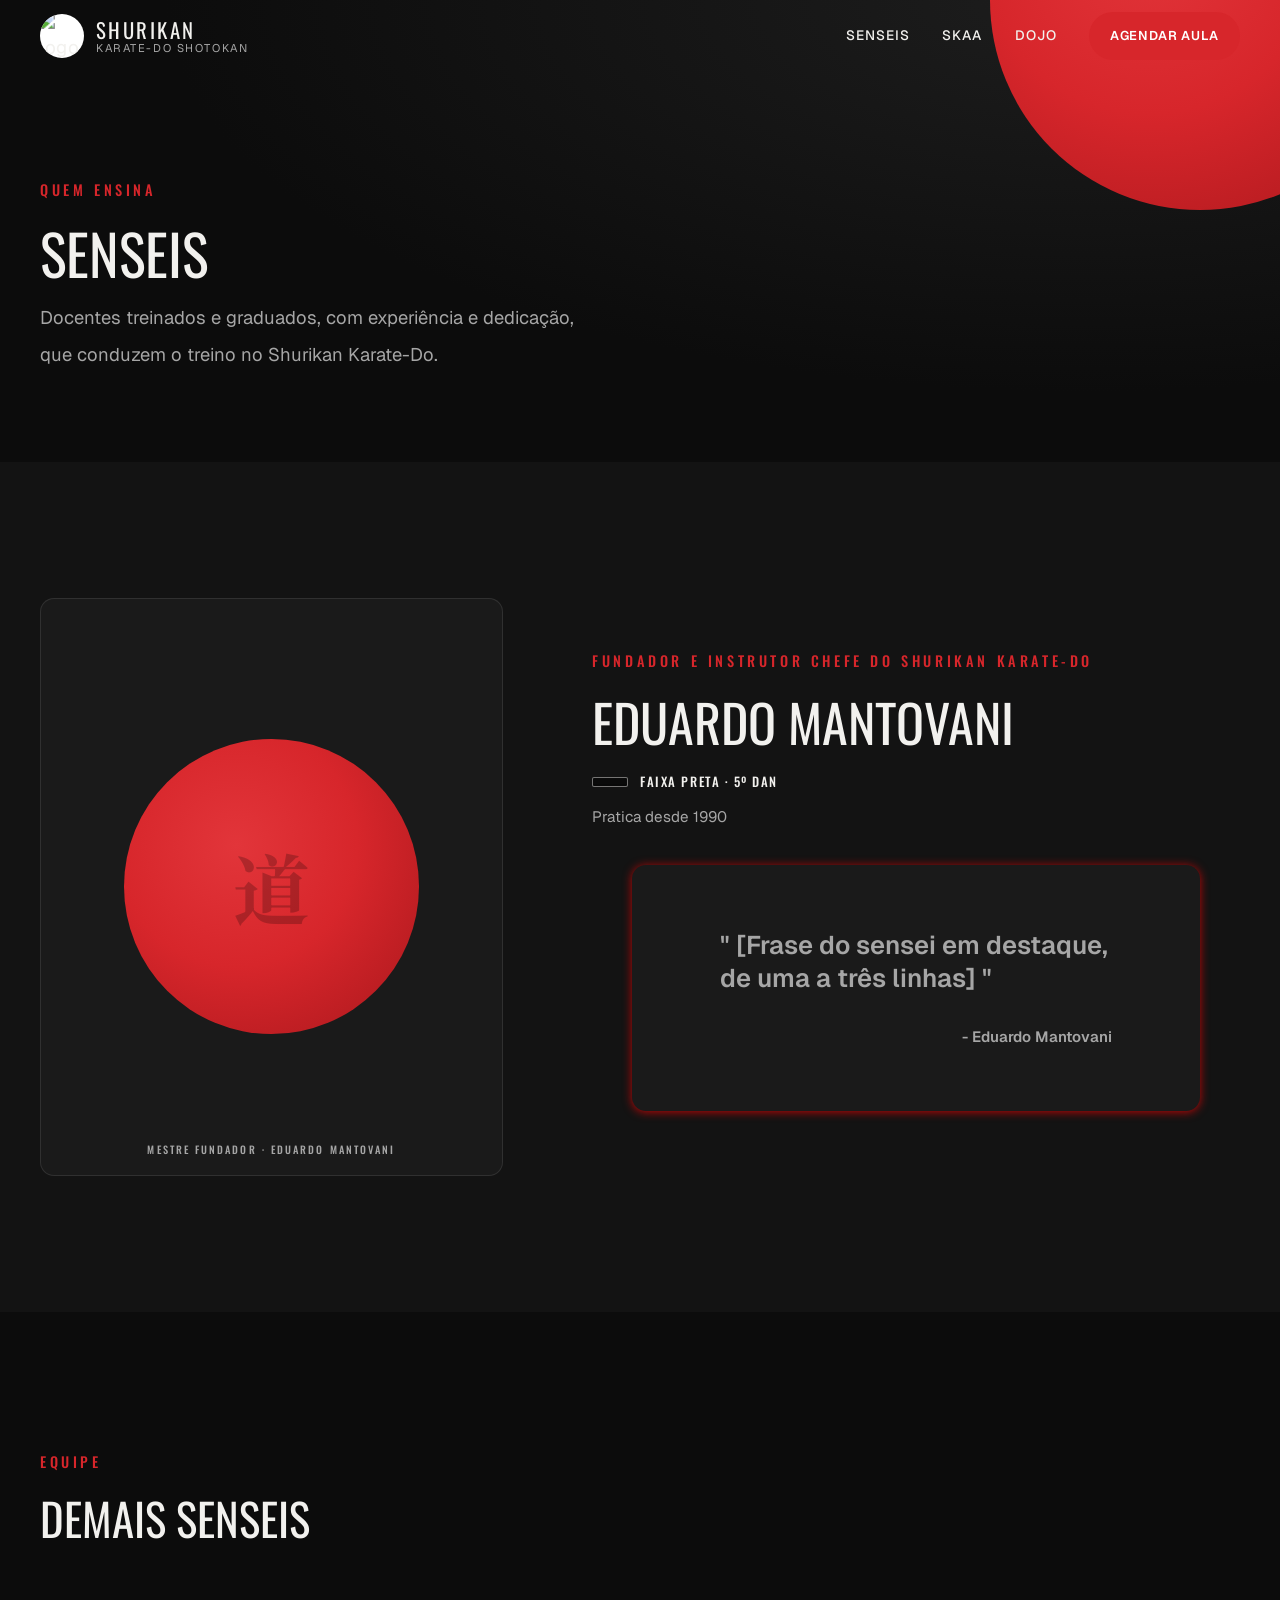
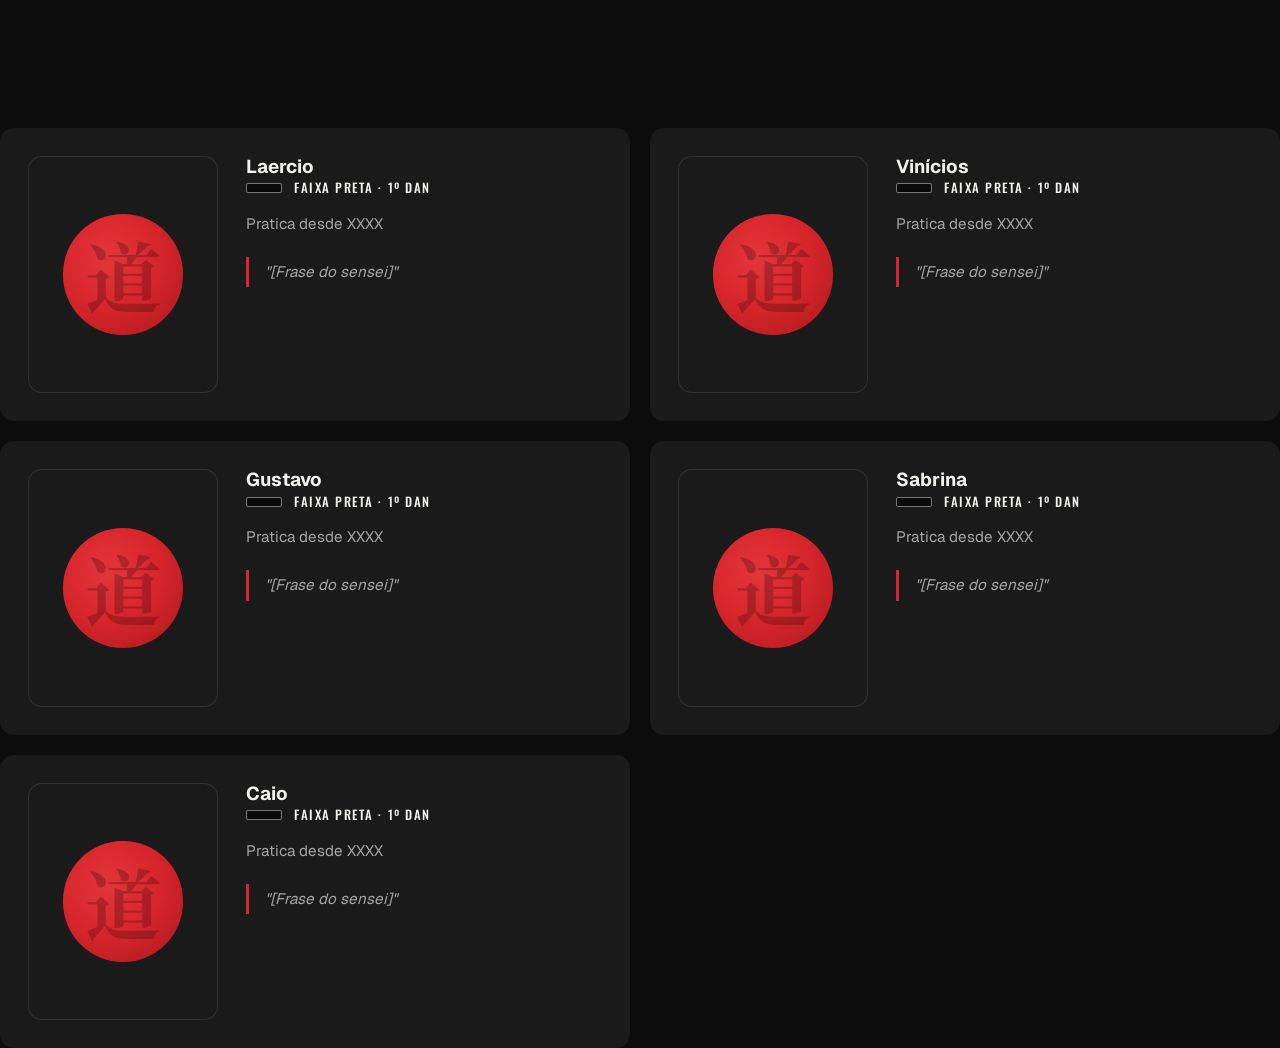
==== pages/senseis.html @ 1ed5fe84 "add: site senseis e mudanças nos kyus fas faixas pg principal" ====
<!doctype html>
<html lang="pt-BR">
  <head>
    <meta charset="utf-8" />
    <meta name="viewport" content="width=device-width, initial-scale=1" />
    <title>Senseis | Shurikan Karate-Do</title>
    <meta
      name="description"
      content="Conheça os senseis do Shurikan Karate-Do: graduação, tempo de prática e a visão de quem conduz o treino."
    />
    <meta name="theme-color" content="#0c0c0c" />
    <meta name="color-scheme" content="dark" />

    <meta property="og:title" content="Senseis | Shurikan Karate-Do" />
    <meta
      property="og:description"
      content="Quem conduz o treino no Shurikan Karate-Do."
    />
    <meta property="og:image" content="../assets/img/logo.png" />
    <meta property="og:type" content="website" />

    <link rel="icon" type="image/png" href="../assets/img/logo.png" />
    <link
      rel="preload"
      href="../assets/fonts/japanese-2020.ttf"
      as="font"
      type="font/ttf"
      crossorigin
    />
    <link rel="preconnect" href="https://fonts.googleapis.com" />
    <link rel="preconnect" href="https://fonts.gstatic.com" crossorigin />
    <link
      href="https://fonts.googleapis.com/css2?family=Geist:wght@400;500;600&family=Noto+Serif+JP:wght@700&family=Oswald:wght@500;600&display=swap"
      rel="stylesheet"
    />

    <link rel="stylesheet" href="../css/style.css" />
    <link rel="stylesheet" href="../css/senseis_style.css" />

    <script>
      document.documentElement.classList.add("js");
    </script>
  </head>
  <body>
    <header class="header">
      <div class="container header__inner">
        <a
          href="../index.html#inicio"
          class="brand"
          aria-label="Shurikan, página inicial"
        >
          <span class="brand__logo"
            ><img
              src="../assets/img/logo.png"
              alt="Logo dogo shurikan"
              width="44"
              height="44"
          /></span>
          <span class="brand__text">
            <strong>Shurikan</strong>
            <small>Karate-Do Shotokan</small>
          </span>
        </a>

        <button
          class="nav-toggle"
          aria-expanded="false"
          aria-controls="menu"
          aria-label="Abrir menu"
        >
          <span></span><span></span><span></span>
        </button>

        <nav class="nav" id="menu" aria-label="Principal">
          <a href="#senseis">Senseis</a>
          <a href="#skaa">SKAA</a>
          <a href="#dojo">Dojo</a>
          <a href="../index.html#contato" class="btn btn--red btn--sm"
            >Agendar aula</a
          >
        </nav>
      </div>
    </header>

    <main id="conteudo">
      <!---CABEÇALHO-->
      <section class="page-head">
        <div class="page-head_sun"></div>
        <div class="container">
          <p class="eyebrow">QUEM ENSINA</p>
          <h1>SENSEIS</h1>
          <p class="lead">
            Docentes treinados e graduados, com experiência e dedicação, que
            conduzem o treino no Shurikan Karate-Do.
          </p>
        </div>
      </section>

      <!---SECÇÃO SENSEI PRINCIPAL-->
      <section class="section section--ink">
        <div class="container sensei-main">
          <div class="reveal is_visible" style="transition-delay: 0ms">
            <div class="photo photo--empty">
              <div class="photo__sun" aria-hidden="true">
                <span>道</span>
              </div>
              <small>Mestre Fundador · Eduardo Mantovani</small>
            </div>
          </div>
          <div class="reveal is_visible" style="transition-delay: 70ms">
            <p class="eyebrow">
              Fundador e instrutor chefe do Shurikan Karate-Do
            </p>
            <h2>Eduardo Mantovani</h2>
            <p class="belt">
              <i style="background: #0a0a0a"></i>
              Faixa Preta · 5º Dan
            </p>
            <p class="since">Pratica desde 1990</p>
            <figure class="quote reveal">
              <blockquote>
                <p class="quote__text">
                  " [Frase do sensei em destaque, de uma a três linhas] "
                  <br />
                  <span class="citacao">- Eduardo Mantovani</span>
                </p>
              </blockquote>
            </figure>
          </div>
        </div>
      </section>

      <!---DEMAIS SENSEIS-->

      <section class="section_sensei">
        <div class="container">
          <div class="reveal is_visible" style="transition-delay: 0ms">
            <p class="eyebrow">Equipe</p>
            <h2 class="title">Demais senseis</h2>
          </div>
        </div>
      </section>

      <div class="time">

        <article class="membro reveal is-visible" style="transition-delay: 0ms">
          <div class="photo_pequeno photo--empty">
            <div class="photo__sun" aria-hidden="true">
              <span>道</span>
            </div>
          </div>
          <div class="membro_info">

            <div class="header_info">
              <h3>Laercio</h3>
              <p class="belt">
                <i style="background: #0a0a0a"></i>
                Faixa Preta · 1º Dan
              </p>
              <p class="since">Pratica desde XXXX</p>
            </div>

            <p class="quote_membro">"[Frase do sensei]"</p>
          </div>
        </article>

         <article class="membro reveal is-visible" style="transition-delay: 0ms">
          <div class="photo_pequeno photo--empty">
            <div class="photo__sun" aria-hidden="true">
              <span>道</span>
            </div>
          </div>
          <div class="membro_info">

            <div class="header_info">
              <h3>Vinícios</h3>
              <p class="belt">
                <i style="background: #0a0a0a"></i>
                Faixa Preta · 1º Dan
              </p>
              <p class="since">Pratica desde XXXX</p>
            </div>

            <p class="quote_membro">"[Frase do sensei]"</p>
          </div>
        </article>

         <article class="membro reveal is-visible" style="transition-delay: 0ms">
          <div class="photo_pequeno photo--empty">
            <div class="photo__sun" aria-hidden="true">
              <span>道</span>
            </div>
          </div>
          <div class="membro_info">

            <div class="header_info">
              <h3>Gustavo</h3>
              <p class="belt">
                <i style="background: #0a0a0a"></i>
                Faixa Preta · 1º Dan
              </p>
              <p class="since">Pratica desde XXXX</p>
            </div>

            <p class="quote_membro">"[Frase do sensei]"</p>
          </div>
        </article>

         <article class="membro reveal is-visible" style="transition-delay: 0ms">
          <div class="photo_pequeno photo--empty">
            <div class="photo__sun" aria-hidden="true">
              <span>道</span>
            </div>
          </div>
          <div class="membro_info">

            <div class="header_info">
              <h3>Sabrina</h3>
              <p class="belt">
                <i style="background: #0a0a0a"></i>
                Faixa Preta · 1º Dan
              </p>
              <p class="since">Pratica desde XXXX</p>
            </div>

            <p class="quote_membro">"[Frase do sensei]"</p>
          </div>
        </article>

         <article class="membro reveal is-visible" style="transition-delay: 0ms">
          <div class="photo_pequeno photo--empty">
            <div class="photo__sun" aria-hidden="true">
              <span>道</span>
            </div>
          </div>
          <div class="membro_info">

            <div class="header_info">
              <h3>Caio</h3>
              <p class="belt">
                <i style="background: #0a0a0a"></i>
                Faixa Preta · 1º Dan
              </p>
              <p class="since">Pratica desde XXXX</p>
            </div>

            <p class="quote_membro">"[Frase do sensei]"</p>
          </div>
        </article>

      </div>
    </main>
    <script src="../js/skaa_script.js"></script>
  </body>
</html>
---- css/style.css ----
/* =========================================================
   Shurikan Karate-Do Shotokan Ryu
   Tema único escuro, baseado no logo: preto, branco e o vermelho do sol.
   Raio: botões em pílula, todo o resto 14px.
   ========================================================= */

/* ---------- Fonte do título (Japanese 2020, Hawtpixel) ---------- */
@font-face {
  font-family: "Japanese 2020";
  src: url("../assets/fonts/japanese-2020.ttf") format("truetype");
  font-weight: 100 900; /* peso único: evita negrito "falso" */
  /* Os acentos desta fonte são vazios: letras acentuadas caem para a Oswald */
  unicode-range: U+0020-007E;
  font-display: swap;
}

:root {
  --bg: #0c0c0c;
  --ink: #131313;
  --surface: #1a1a1a;
  --text: #f2f1ee;
  --muted: #a6a6a6;
  --line: rgba(242, 241, 238, 0.1);
  --red: #d7262b;
  --red-dark: #a9171c;

  --font-brand: "Japanese 2020", "Oswald", "Arial Narrow", sans-serif;
  --font-ui: "Oswald", "Arial Narrow", sans-serif;
  --font-body: "Geist", system-ui, -apple-system, "Segoe UI", sans-serif;
  --font-jp: "Noto Serif JP", serif;

  --radius: 14px;
  --header-h: 72px;
  --container: 1200px;
  --ease: cubic-bezier(0.16, 1, 0.3, 1);
}

/* ---------- Base ---------- */
*,
*::before,
*::after {
  box-sizing: border-box;
}

html {
  scroll-behavior: smooth;
  scroll-padding-top: var(--header-h);
}

body {
  margin: 0;
  font-family: var(--font-body);
  font-size: 1rem;
  line-height: 2;
  color: var(--text);
  background: var(--bg);
  -webkit-font-smoothing: antialiased;
}

img {
  max-width: 100%;
  display: block;
}
a {
  color: inherit;
}
h1,
h2,
h3 {
  margin: 0;
  line-height: 1.15;
}
p {
  margin: 0 0 1rem;
}
dl,
dd {
  margin: 0;
}

.container {
  width: min(100% - 32px, var(--container));
  margin-inline: auto;
}

.skip-link {
  position: absolute;
  left: 16px;
  top: -60px;
  z-index: 100;
  background: var(--red);
  color: var(--text);
  padding: 10px 16px;
  border-radius: 8px;
}
.skip-link:focus {
  top: 12px;
}

:focus-visible {
  outline: 3px solid var(--red);
  outline-offset: 3px;
}

.muted {
  color: var(--muted);
  max-width: 52ch;
}
.lead {
  font-size: 1.15rem;
  color: var(--text);
}
.note {
  margin: 1.75rem 0 0;
  font-size: 0.875rem;
  color: var(--muted);
}

/* ---------- Botões ---------- */
.btn {
  display: inline-flex;
  align-items: center;
  justify-content: center;
  padding: 0.9rem 1.7rem;
  white-space: nowrap;
  font-family: var(--font-body);
  font-weight: 600;
  font-size: 0.95rem;
  letter-spacing: 0.05em;
  text-transform: uppercase;
  text-decoration: none;
  border: 2px solid transparent;
  border-radius: 999px;
  cursor: pointer;
  transition:
    transform 0.3s var(--ease),
    background-color 0.2s,
    color 0.2s,
    border-color 0.2s;
}
.btn:hover {
  transform: translateY(-2px);
}
.btn:active {
  transform: translateY(1px) scale(0.98);
}
.btn--red {
  background: var(--red);
  color: #fff;
}
.btn--red:hover {
  background: var(--red-dark);
}
.btn--ghost {
  border-color: rgba(242, 241, 238, 0.5);
  color: var(--text);
}
.btn--ghost:hover {
  border-color: var(--text);
  background: var(--text);
  color: var(--bg);
}
.btn--light {
  background: var(--text);
  color: var(--red-dark);
}
.btn--light:hover {
  background: var(--bg);
  color: var(--text);
}
.btn--sm {
  padding: 0.6rem 1.2rem;
  font-size: 0.8rem;
}
.btn--block {
  width: 100%;
}

.btn-sensei{
  margin-top: 3.5rem;
  width: 90%;
}


/* ---------- Títulos ---------- */
.eyebrow {
  font-family: var(--font-ui);
  font-weight: 500;
  font-size: 0.9rem;
  letter-spacing: 0.25em;
  text-transform: uppercase;
  color: var(--red);
  margin-bottom: 1.1rem;
}

.title {
  font-family: var(--font-brand);
  font-weight: 400;
  font-size: clamp(1.9rem, 3.8vw, 2.8rem);
  text-transform: uppercase;
  margin-bottom: 1.25rem;
  max-width: 24ch;
  text-wrap: balance;
}

.section {
  padding: clamp(5rem, 11vw, 8.5rem) 0;
  position: relative;
}
.section--ink {
  background: var(--ink);
}

/* ---------- Header ---------- */
.header {
  position: fixed;
  inset: 0 0 auto;
  z-index: 50;
  height: var(--header-h);
  display: flex;
  align-items: center;
  transition:
    background-color 0.3s,
    box-shadow 0.3s;
}
.header.is-scrolled {
  background: rgba(12, 12, 12, 0.9);
  backdrop-filter: blur(12px);
  box-shadow: 0 1px 0 var(--line);
}
.header__inner {
  display: flex;
  align-items: center;
  justify-content: space-between;
  gap: 1rem;
}

.brand {
  display: flex;
  align-items: center;
  gap: 0.75rem;
  text-decoration: none;
}
.brand__logo {
  width: 44px;
  height: 44px;
  border-radius: 50%;
  overflow: hidden;
  background: #fff;
  flex-shrink: 0;
}
.brand__logo img {
  width: 100%;
  height: 100%;
  transform: scale(1.18);
}
.brand__text {
  display: flex;
  flex-direction: column;
  line-height: 1.15;
}
.brand__text strong {
  font-family: var(--font-brand);
  font-weight: 400;
  font-size: 1.3rem;
  letter-spacing: 0.12em;
  text-transform: uppercase;
}
.brand__text small {
  font-size: 0.7rem;
  letter-spacing: 0.14em;
  text-transform: uppercase;
  color: var(--muted);
}

.nav {
  display: flex;
  align-items: center;
  gap: 2rem;
}
.nav a:not(.btn) {
  position: relative;
  text-decoration: none;
  font-family: var(--font-body);
  font-weight: 500;
  font-size: 0.85rem;
  letter-spacing: 0.08em;
  text-transform: uppercase;
}
.nav a:not(.btn)::after {
  content: "";
  position: absolute;
  left: 0;
  bottom: -6px;
  width: 100%;
  height: 2px;
  background: var(--red);
  transform: scaleX(0);
  transform-origin: left;
  transition: transform 0.3s var(--ease);
}
.nav a:not(.btn):hover::after,
.nav a.is-active::after {
  transform: scaleX(1);
}

.nav-toggle {
  display: none;
}

/* ---------- Hero ---------- */
.hero {
  position: relative;
  min-height: 100vh;
  min-height: 100dvh;
  display: flex;
  align-items: center;
  padding: calc(var(--header-h) + 2.5rem) 0 4rem;
  background: radial-gradient(ellipse at 72% 45%, #1d1d1d 0%, var(--bg) 62%);
  overflow: hidden;
  isolation: isolate;
}
.hero__sun {
  position: absolute;
  z-index: -1;
  width: min(74vw, 700px);
  aspect-ratio: 1;
  border-radius: 50%;
  right: -7%;
  top: 50%;
  transform: translateY(-50%);
  background: radial-gradient(
    circle at 38% 36%,
    #e2353a 0%,
    var(--red) 46%,
    var(--red-dark) 100%
  );
}
.hero__kanji {
  position: absolute;
  z-index: -1;
  left: 1.5%;
  top: 50%;
  transform: translateY(-50%);
  writing-mode: vertical-rl;
  font-family: var(--font-jp);
  font-size: clamp(6rem, 15vw, 12rem);
  color: rgba(242, 241, 238, 0.035);
  line-height: 1;
  user-select: none;
}
.hero__inner {
  display: grid;
  grid-template-columns: 1.15fr 0.85fr;
  align-items: center;
  gap: 3rem;
}
.hero h1 {
  font-family: var(--font-brand);
  font-weight: 400;
  font-size: clamp(2.3rem, 6.2vw, 4.6rem);
  text-transform: uppercase;
  margin-bottom: 1.5rem;
}
.hero h1 span {
  color: var(--red);
}
.hero__lead {
  max-width: 30rem;
  font-size: 1.15rem;
  color: #d6d5d2;
  margin-bottom: 2.25rem;
}
.hero__actions {
  display: flex;
  flex-wrap: wrap;
  gap: 1rem;
}

.hero__emblem {
  display: flex;
  justify-content: center;
}
.emblem {
  width: min(100%, 410px);
  aspect-ratio: 1;
  border-radius: 50%;
  overflow: hidden;
  background: #fff;
  box-shadow:
    0 0 0 10px rgba(12, 12, 12, 0.35),
    0 40px 90px rgba(60, 4, 6, 0.55);
}
.emblem img {
  width: 100%;
  height: 100%;
  transform: scale(1.12);
}

/* Entrada do hero: guia o olhar título → texto → botões → emblema */
@media (prefers-reduced-motion: no-preference) {
  .hero__content > *,
  .hero__emblem {
    animation: rise 0.9s var(--ease) both;
  }
  .hero__content > :nth-child(2) {
    animation-delay: 0.08s;
  }
  .hero__content > :nth-child(3) {
    animation-delay: 0.16s;
  }
  .hero__content > :nth-child(4) {
    animation-delay: 0.24s;
  }
  .hero__emblem {
    animation-name: pop;
    animation-duration: 1.1s;
    animation-delay: 0.2s;
  }
}
@keyframes rise {
  from {
    opacity: 0;
    transform: translateY(24px);
  }
}
@keyframes pop {
  from {
    opacity: 0;
    transform: scale(0.92);
  }
}

/* ---------- Filiações ---------- */
.affil {
  border-block: 1px solid var(--line);
  background: var(--bg);
}
.affil__inner {
  display: flex;
  align-items: center;
  justify-content: center;
  gap: clamp(1.5rem, 4vw, 3rem);
  padding-block: 1.75rem;
}
.affil__label {
  margin: 0;
  font-family: var(--font-ui);
  font-size: 0.95rem;
  letter-spacing: 0.2em;
  text-transform: uppercase;
  color: var(--muted);
}
.affil__list {
  list-style: none;
  margin: 0;
  padding: 0;
  display: flex;
  align-items: center;
}
.affil__list li {
  font-family: var(--font-brand);
  font-size: clamp(1.8rem, 4vw, 2.6rem);
  letter-spacing: 0.08em;
  padding-inline: clamp(1.5rem, 4vw, 3rem);
}
.affil__list li + li {
  border-left: 1px solid var(--line);
}
.affil__list li:last-child {
  padding-right: 0;
}

/* ---------- O Dojo (assimétrico: texto largo, imagem estreita e deslocada) ---------- */
.dojo {
  display: grid;
  grid-template-columns: 7fr 5fr;
  gap: clamp(2.5rem, 7vw, 6rem);
  align-items: start;
}
.dojo__text p:not(.lead) {
  color: var(--muted);
  max-width: 60ch;
}

.pillars {
  margin-top: 3.5rem;
  border-top: 1px solid var(--line);
}
.pillars > div {
  display: grid;
  grid-template-columns: 9rem 1fr;
  gap: 1rem;
  padding-top: 1.5rem;
  align-items: baseline;
}
.pillars dt {
  font-family: var(--font-ui);
  letter-spacing: 0.12em;
  text-transform: uppercase;
  color: var(--red);
}
.pillars dd {
  color: var(--muted);
}

.dojo__media {
  position: relative;
  margin: 4rem 0 0;
  aspect-ratio: 4 / 5;
  border-radius: var(--radius);
  background: var(--surface);
  overflow: hidden;
  display: flex;
  flex-direction: column;
  align-items: center;
  justify-content: center;
  gap: 5.75rem;
  box-shadow: 0px 1px 10px 0px #ff0000ba;
}
.dojo__media::before {
  content: "";
  position: absolute;
  width: 72%;
  aspect-ratio: 1;
  border-radius: 50%;
  background: var(--red);
  top: 13%;
}
.dojo__kanji {
  position: relative;
  font-family: var(--font-jp);
  font-size: clamp(5rem, 11vw, 8rem);
  writing-mode: vertical-rl;
  line-height: 1.05;
}
.dojo__media figcaption {
  position: relative;
  font-size: 0.9rem;
  letter-spacing: 0.14em;
  text-transform: uppercase;
  color: var(--muted);
  text-align: center;
  padding: 0 1.5rem;
}

/* ---------- Dojo Kun (cabeçalho fixo à esquerda, lista à direita) ---------- */
.kun-wrap {
  display: grid;
  grid-template-columns: 5fr 7fr;
  gap: clamp(2.5rem, 7vw, 6rem);
  align-items: start;
}
.kun-head {
  position: sticky;
  top: calc(var(--header-h) + 2rem);
}
.kun-head__kanji {
  display: block;
  margin-top: 2.5rem;
  font-family: var(--font-jp);
  font-size: clamp(3.5rem, 7vw, 5.5rem);
  line-height: 1;
  color: transparent;
  -webkit-text-stroke: 1px rgba(215, 38, 43, 0.7);
}

.kun {
  list-style: none;
  margin: 0;
  padding: 0;
}
.kun li {
  display: grid;
  grid-template-columns: 3.5rem 1fr;
  gap: 1.5rem;
  align-items: start;
  padding: 1.9rem 0;
}
.kun li + li {
  border-top: 1px solid var(--line);
}
.kun li:first-child {
  padding-top: 0;
}
.kun__mark {
  font-family: var(--font-jp);
  font-size: 2.6rem;
  line-height: 0.8;
  color: var(--red);
  padding-top: 0.55rem;
}
.kun h3 {
  font-family: var(--font-ui);
  font-weight: 500;
  font-size: clamp(1.25rem, 2.3vw, 1.6rem);
  text-transform: uppercase;
  letter-spacing: 0.03em;
  margin-bottom: 0.35rem;
}
.kun p {
  margin: 0;
  color: var(--muted);
  font-style: italic;
}

/* ---------- Horários (dois blocos de tamanhos diferentes) ---------- */
.schedule {
  display: grid;
  grid-template-columns: 7fr 5fr;
  gap: 1.25rem;
  margin-top: 1.5rem;
}
.slot {
  border-radius: var(--radius);
  background: var(--surface);
  padding: clamp(1.75rem, 4vw, 2.75rem);
  display: flex;
  flex-direction: column;
  min-height: 17rem;
}
.slot--red {
  background: var(--red);
}
.slot__days {
  font-family: var(--font-ui);
  font-size: 1.05rem;
  letter-spacing: 0.18em;
  text-transform: uppercase;
  margin-bottom: auto;
}
.slot__time {
  font-family: var(--font-brand);
  font-size: clamp(2.6rem, 6vw, 4.4rem);
  line-height: 1;
  margin: 2rem 0 0.75rem;
  white-space: nowrap;
}
.slot__time span {
  font-family: var(--font-ui);
  font-size: 0.38em;
  letter-spacing: 0.1em;
  text-transform: uppercase;
  vertical-align: middle;
  opacity: 0.7;
}
.slot__period {
  margin: 0;
  color: var(--muted);
}
.slot--red .slot__period {
  color: rgba(255, 255, 255, 0.8);
}

/* ---------- Faixas ---------- */
.grad-head {
  margin-bottom: 3.5rem;
}
.belts {
  list-style: none;
  padding: 0;
  margin: 0;
  display: grid;
  grid-template-columns: repeat(9, 1fr);
  gap: 1rem;
}
.belts li {
  display: flex;
  flex-direction: column;
  align-items: center;
  gap: 1rem;
  font-family: var(--font-ui);
  text-transform: uppercase;
  letter-spacing: 0.08em;
  font-size: 0.9rem;
  color: var(--muted);
}
.belt {
  position: relative;
  width: 100%;
  height: 22px;
  border-radius: 4px;
  background: var(--belt);
  box-shadow: none;
}
.belt::after {
  content: "";
  position: absolute;
  left: 50%;
  top: 50%;
  width: 18px;
  height: 36px;
  transform: translate(-50%, -50%);
  background: var(--belt);
  border-radius: 3px;
}
.belts__black .belt,
.belts__black .belt::after {
  box-shadow: inset 0 0 0 1px rgba(242, 241, 238, 0.3);
}

.desc_belt{
  font-size: 0.75rem;
  margin-top: -1.3rem;
}

/* ---------- Chamada (único bloco de cor da página) ---------- */
.cta {
  background: var(--red);
  padding: clamp(3.5rem, 7vw, 5rem) 0;
  overflow: hidden;
}
.cta__inner {
  position: relative;
  display: flex;
  align-items: center;
  justify-content: space-between;
  gap: 2rem;
}
.cta__kanji {
  position: absolute;
  right: 22%;
  top: 50%;
  transform: translateY(-50%);
  font-family: var(--font-jp);
  font-size: 10rem;
  color: rgba(0, 0, 0, 0.13);
  pointer-events: none;
}
.cta h2 {
  font-family: var(--font-ui);
  font-weight: 600;
  font-size: clamp(1.8rem, 4vw, 2.6rem);
  text-transform: uppercase;
  margin-bottom: 0.4rem;
}
.cta p {
  margin: 0;
  color: rgba(255, 255, 255, 0.88);
}
.cta .btn {
  position: relative;
}

/* ---------- Contato ---------- */
.contact {
  display: grid;
  grid-template-columns: 1fr 1fr;
  gap: clamp(2.5rem, 7vw, 6rem);
  align-items: start;
}
.contact-list {
  margin-top: 2.5rem;
  border-top: 1px solid var(--line);
}
.contact-list > div {
  padding-top: 1.25rem;
}
.contact-list dt {
  font-size: 0.78rem;
  letter-spacing: 0.18em;
  text-transform: uppercase;
  color: var(--red);
  font-weight: 600;
}
.contact-list a {
  font-size: 1.15rem;
  text-decoration: none;
  transition: color 0.2s;
}
.contact-list a:hover {
  color: var(--red);
}

.form {
  background: var(--surface);
  border-radius: var(--radius);
  padding: clamp(1.5rem, 4vw, 2.5rem);
  display: grid;
  gap: 1.5rem;
}
.field {
  display: grid;
  gap: 0.5rem;
}
.field label {
  font-size: 0.85rem;
  font-weight: 600;
  letter-spacing: 0.06em;
  text-transform: uppercase;
}
.optional {
  font-weight: 400;
  text-transform: none;
  color: var(--muted);
}
.field input,
.field textarea {
  width: 100%;
  padding: 0.9rem 1rem;
  font: inherit;
  color: var(--text);
  background: var(--bg);
  border: 1px solid #3a3a3a;
  border-radius: var(--radius);
  transition: border-color 0.2s;
}
.field textarea {
  resize: vertical;
}
.field input::placeholder,
.field textarea::placeholder {
  color: #8a8a8a;
}
.field input:focus,
.field textarea:focus {
  outline: none;
  border-color: var(--red);
  box-shadow: 0 0 0 3px rgba(215, 38, 43, 0.25);
}
.field input[aria-invalid="true"] {
  border-color: #ff6b6f;
}
.field__error {
  margin: 0;
  color: #ff8a8d;
  font-size: 0.875rem;
}

/* Mapa: ocupa as duas colunas; filtro escurece o mapa para seguir o tema da página */
.map {
  grid-column: 1 / -1;
  min-width: 0;
  height: clamp(320px, 36vw, 460px);
  border-radius: var(--radius);
  overflow: hidden;
  background: var(--surface);
}
.map iframe {
  display: block;
  width: 100%;
  height: 100%;
  border: 0;
  filter: invert(0.9) hue-rotate(180deg) saturate(0.6) contrast(0.95);
}

/* ---------- Rodapé ---------- */
.footer {
  border-top: 1px solid var(--line);
  padding: 2.5rem 0;
  color: var(--muted);
}
.footer__inner {
  display: grid;
  grid-template-columns: 1fr auto 1fr;
  align-items: center;
  gap: 1.5rem;
}
.footer__affil {
  margin: 0;
  font-size: 0.85rem;
  letter-spacing: 0.08em;
  text-transform: uppercase;
}
.footer__affil strong {
  color: var(--text);
}
.footer__copy {
  margin: 0;
  font-size: 0.85rem;
  justify-self: end;
}
.footer__oss {
  font-family: var(--font-jp);
  color: var(--red);
  margin-left: 0.5rem;
}

/* ---------- Revelação ao rolar ---------- */
@media (prefers-reduced-motion: no-preference) {
  .js .reveal {
    opacity: 0;
    transform: translateY(28px);
    transition:
      opacity 0.9s var(--ease),
      transform 0.9s var(--ease);
  }
  .js .reveal.is-visible {
    opacity: 1;
    transform: none;
  }
}

@media (prefers-reduced-motion: reduce) {
  html {
    scroll-behavior: auto;
  }
  *,
  *::before,
  *::after {
    transition-duration: 0.01ms !important;
  }
}

/* ---------- Responsivo ---------- */
@media (max-width: 1024px) {
  .belts {
    grid-template-columns: repeat(3, 1fr);
    row-gap: 2.25rem;
    column-gap: 1.5rem;
  }
  .footer__inner {
    grid-template-columns: 1fr;
    justify-items: center;
    text-align: center;
  }
  .footer__copy {
    justify-self: center;
  }
}

@media (max-width: 880px) {
  .nav-toggle {
    display: flex;
    flex-direction: column;
    justify-content: center;
    gap: 5px;
    width: 44px;
    height: 44px;
    padding: 10px;
    border: 0;
    background: transparent;
    cursor: pointer;
    z-index: 60;
  }
  .nav-toggle span {
    display: block;
    height: 2px;
    background: var(--text);
    transition:
      transform 0.3s,
      opacity 0.3s;
  }
  .nav-toggle[aria-expanded="true"] span:nth-child(1) {
    transform: translateY(7px) rotate(45deg);
  }
  .nav-toggle[aria-expanded="true"] span:nth-child(2) {
    opacity: 0;
  }
  .nav-toggle[aria-expanded="true"] span:nth-child(3) {
    transform: translateY(-7px) rotate(-45deg);
  }

  .nav {
    position: fixed;
    inset: 0;
    flex-direction: column;
    justify-content: center;
    gap: 2rem;
    background: var(--bg);
    transform: translateX(100%);
    visibility: hidden;
    transition:
      transform 0.4s var(--ease),
      visibility 0.4s;
  }
  .nav.is-open {
    transform: none;
    visibility: visible;
    height: 100vh;
  }
  .nav a:not(.btn) {
    font-size: 1.5rem;
  }
  body.menu-open {
    overflow: hidden;
  }

  .hero__inner {
    grid-template-columns: 1fr;
    text-align: center;
    gap: 2.5rem;
  }
  .hero__content {
    order: 2;
  }
  .hero__lead {
    margin-inline: auto;
  }
  .hero__actions {
    justify-content: center;
  }
  .hero__emblem {
    order: 1;
  }
  .emblem {
    width: min(60vw, 270px);
  }
  .hero__sun {
    right: 50%;
    top: calc(var(--header-h) + 2.5rem + min(30vw, 135px));
    transform: translate(50%, -50%);
    width: min(84vw, 350px);
  }

  .eyebrow{
    margin-top: 1em;
  }

  .dojo,
  .kun-wrap,
  .contact {
    grid-template-columns: 1fr;
  }
  .dojo__media {
    margin: 0;
    aspect-ratio: 16 / 10;
    gap: 2.8rem;
  }
  .dojo__media::before {
    width: 39%;
    top: 10%;
  }
  .dojo__kanji {
    font-size: clamp(4rem, 9vw, 6rem);
  }
  .kun-head {
    position: static;
  }
  .kun-head__kanji {
    display: none;
  }
  .schedule {
    grid-template-columns: 1fr;
  }
  .slot {
    min-height: 0;
  }
  .btn-sensei{
    width: 100%;
  }
}

@media (max-width: 560px) {
  .brand__text small {
    display: none;
  }
  .affil__inner {
    flex-direction: column;
    gap: 0.75rem;
  }
  .pillars > div {
    grid-template-columns: 1fr;
    gap: 0.2rem;
  }
  .kun li {
    grid-template-columns: 2.5rem 1fr;
    gap: 1rem;
  }
  .kun__mark {
    font-size: 2rem;
  }
  .hero__actions .btn {
    width: 100%;
  }
  .cta__inner {
    flex-direction: column;
    align-items: flex-start;
  }
  .cta__kanji {
    right: -10px;
    font-size: 7rem;
  }
}

/* Links das filiações */
.affil__list a,
.footer__affil a {
  text-decoration: none;
  transition: color 0.2s;
}
.affil__list a:hover,
.footer__affil a:hover,
.footer__affil a:hover strong {
  color: var(--red);
}
---- css/senseis_style.css ----
.page-head {
  position: relative;
  padding: 11rem 0 4.5rem;
  background: radial-gradient(ellipse at 85% 0, #1d1d1d, var(--bg) 60%);
  overflow: hidden;
  isolation: isolate;
}

.page-head_sun {
  position: absolute;
  z-index: -1;
  width: 420px;
  height: 420px;
  border-radius: 50%;
  right: -130px;
  top: -210px;
  background: radial-gradient(
    circle at 38% 36%,
    #e2353a,
    var(--red) 46%,
    var(--red-dark)
  );
}

h1 {
  font-family: var(--font-brand);
  font-weight: 400;
  font-size: clamp(2.4rem, 6vw, 3.5rem);
  line-height: 1.1;
  text-transform: uppercase;
  margin-bottom: 1rem;
}

h2 {
  font-family: var(--font-brand);
  font-weight: 400;
  font-size: clamp(2rem, 4.4vw, 3.25rem);
  line-height: 1.1;
  text-transform: uppercase;
  margin-bottom: 1.25rem;
}

.lead {
  color: var(--muted);
  max-width: 34rem;
  font-size: 1.15rem;
}

.sensei-main {
  display: grid;
  grid-template-columns: 5fr 7fr;
  gap: clamp(2.5rem, 7vw, 6rem);
  align-items: center;
}

.photo {
  position: relative;
  aspect-ratio: 4 / 5;
  border-radius: var(--radius);
  background: var(--surface);
  border: 1px solid var(--line);
  overflow: hidden;
  display: flex;
  align-items: center;
  justify-content: center;
}

.photo > small {
  position: absolute;
  left: 0;
  right: 0;
  bottom: 0.9rem;
  text-align: center;
  font-family: var(--font-ui);
  font-weight: 500;
  font-size: 0.65rem;
  letter-spacing: 0.2em;
  text-transform: uppercase;
  color: var(--muted);
}

.photo__sun {
  width: 64%;
  aspect-ratio: 1;
  border-radius: 50%;
  display: flex;
  align-items: center;
  justify-content: center;
  background: radial-gradient(
    circle at 38% 36%,
    #e2353a,
    var(--red) 46%,
    var(--red-dark)
  );
}

.photo__sun > span {
  font-family: var(--font-jp);
  font-weight: 700;
  font-size: clamp(2rem, 6vw, 5.5rem);
  line-height: 1;
  color: #00000038;
}

.photo_pequeno {
  width: 190px;
  position: relative;
  aspect-ratio: 4 / 5;
  border-radius: var(--radius);
  background: var(--surface);
  border: 1px solid var(--line);
  overflow: hidden;
  display: flex;
  align-items: center;
  justify-content: center;
}

.belt {
  display: flex;
  align-items: center;
  gap: 0.75rem;
  margin: 0;
  font-family: var(--font-ui);
  font-weight: 500;
  font-size: 0.8rem;
  letter-spacing: 0.12em;
  text-transform: uppercase;
}

.belt::after {
  content: "";
  position: absolute;
  left: 50%;
  top: 50%;
  width: 18px;
  height: 36px;
  transform: translate(-50%, -50%);
  background: var(--belt);
  border-radius: 3px;
}

.belt > i {
  width: 36px;
  height: 10px;
  border-radius: 2px;
  flex: none;
  border: 1px solid #f2f1ee77;
  box-shadow: inset 0 -2px 0 #0003;
}

.since {
  margin: 0.6rem 0 0;
  color: var(--muted);
  font-size: 0.95rem;
}

.quote {
  margin-top: 2rem;
  padding: clamp(1.75rem, 4vw, 3rem);
  background: var(--surface);
  border-radius: var(--radius);
  box-shadow: 0px 1px 10px 0px #ff0000ba;
}

.quote__text {
  margin: 0;
  font-weight: 600;
  font-size: clamp(1.25rem, 2.2vw, 1.6rem);
  line-height: 1.3;
  color: var(--muted);
}

.citacao {
  display: flex;
  justify-content: flex-end;
  margin-top: 2rem;
  font-size: 15px;
}

.time {
  display: grid;
  grid-template-columns: 1fr 1fr;
  gap: 1.25rem;
  margin-top: 1.75rem;
}

.membro {
  display: flex;
  gap: 1.75rem;
  background: var(--surface);
  border-radius: var(--radius);
  padding: 1.75rem;
}

.membro > .photo {
  width: 190px;
}

.quote_membro {
  margin: 1.1rem 0 0;
  padding-left: 1rem;
  border-left: 3px solid var(--red);
  color: var(--muted);
  font-style: italic;
  font-size: 0.95rem;
}

.section_sensei {
  padding: clamp(2rem, 11vw, 8.5rem) 0;
  position: relative;
}

@media (max-width: 1024px) {
  .time {
    grid-template-columns: 1fr;
  }
}

@media (max-width: 880px) {
  .eyebrow {
    font-size: 0.8em;
  }

  .page-head {
    padding: 7rem 0 3rem;
  }

  .page-head_sun {
    width: 260px;
    height: 260px;
    right: -90px;
    top: -130px;
  }

  .sensei-main {
    grid-template-columns: 1fr;
    gap: 1.75rem;
  }
}

@media (max-width: 560px) {
  .membro {
    display: grid;
    grid-template-columns: 110px 1fr;
    gap: 1rem;
    padding: 1rem;
  }

  .membro_info {
    display: contents;
  }

  .photo_pequeno {
    width: 110px;
  }

  .quote_membro {
    grid-column: 1 / -1;
    margin-top: 0.25rem;
  }
}
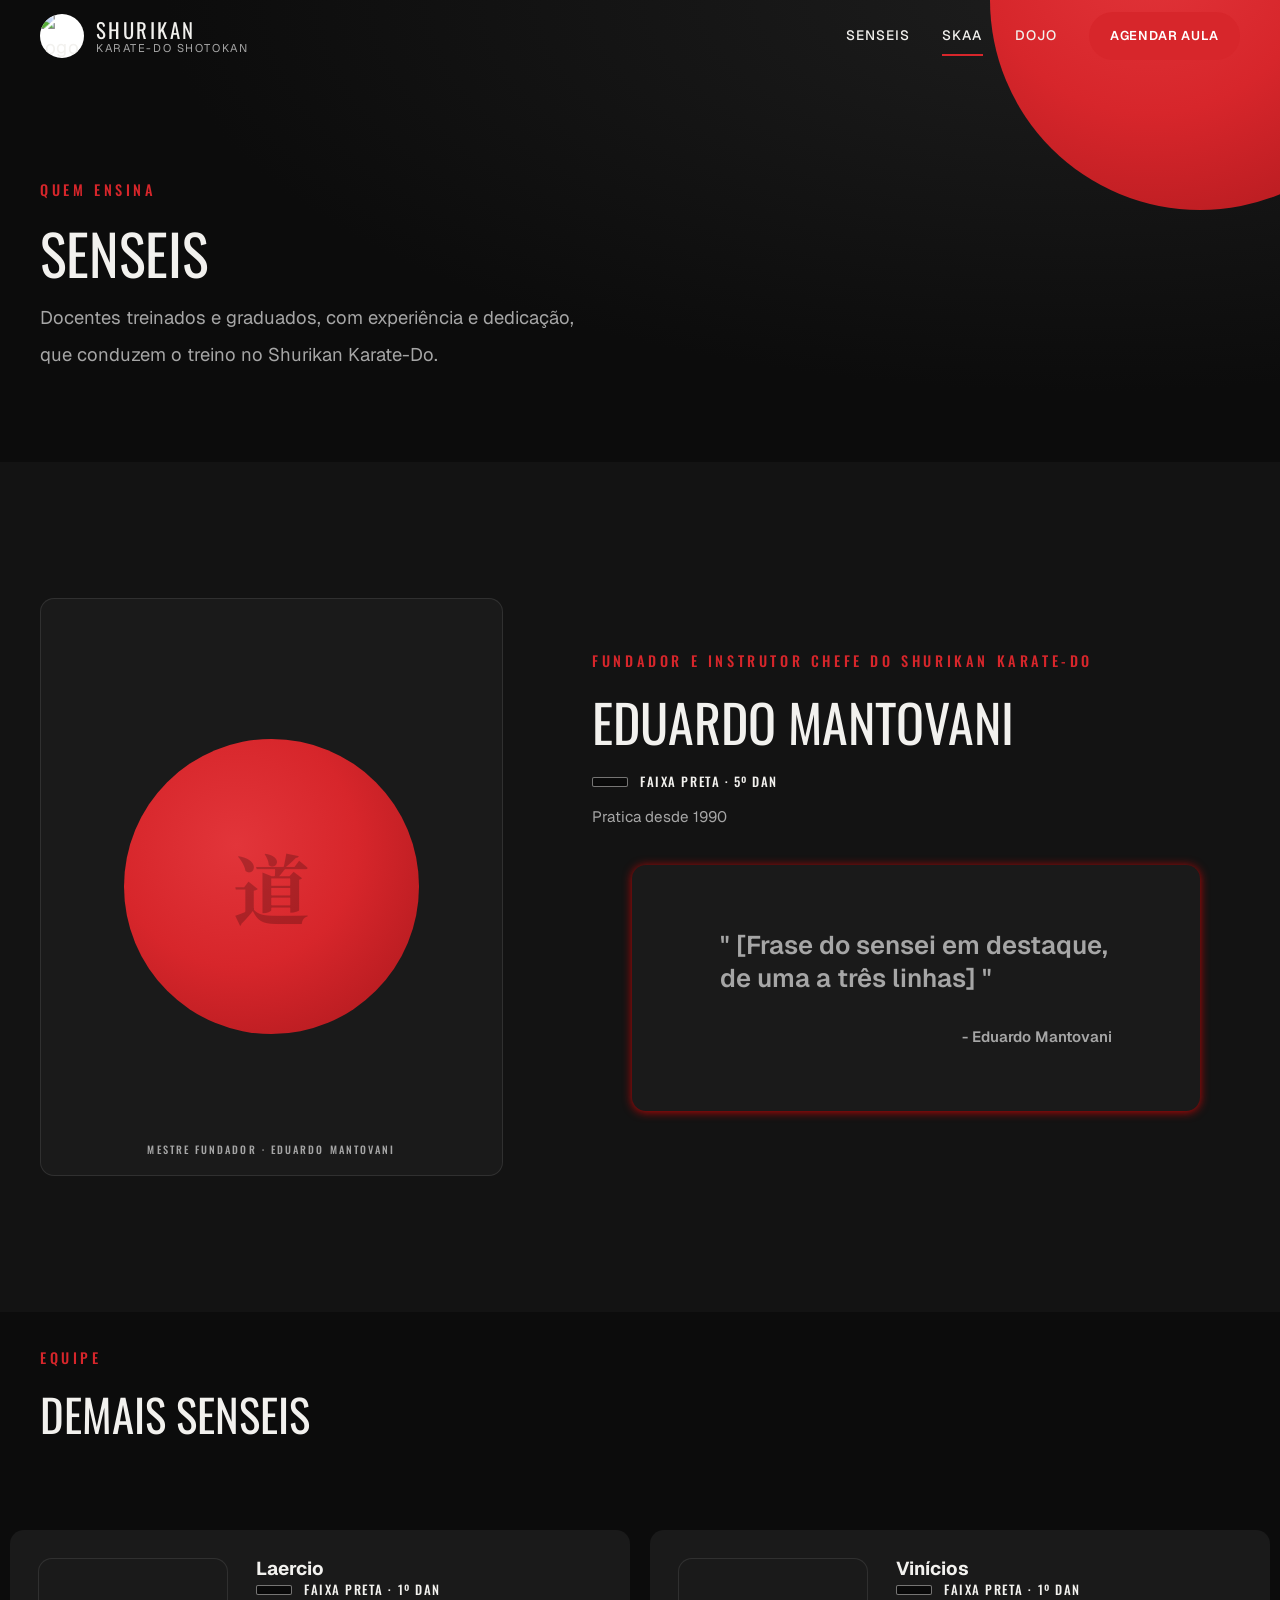
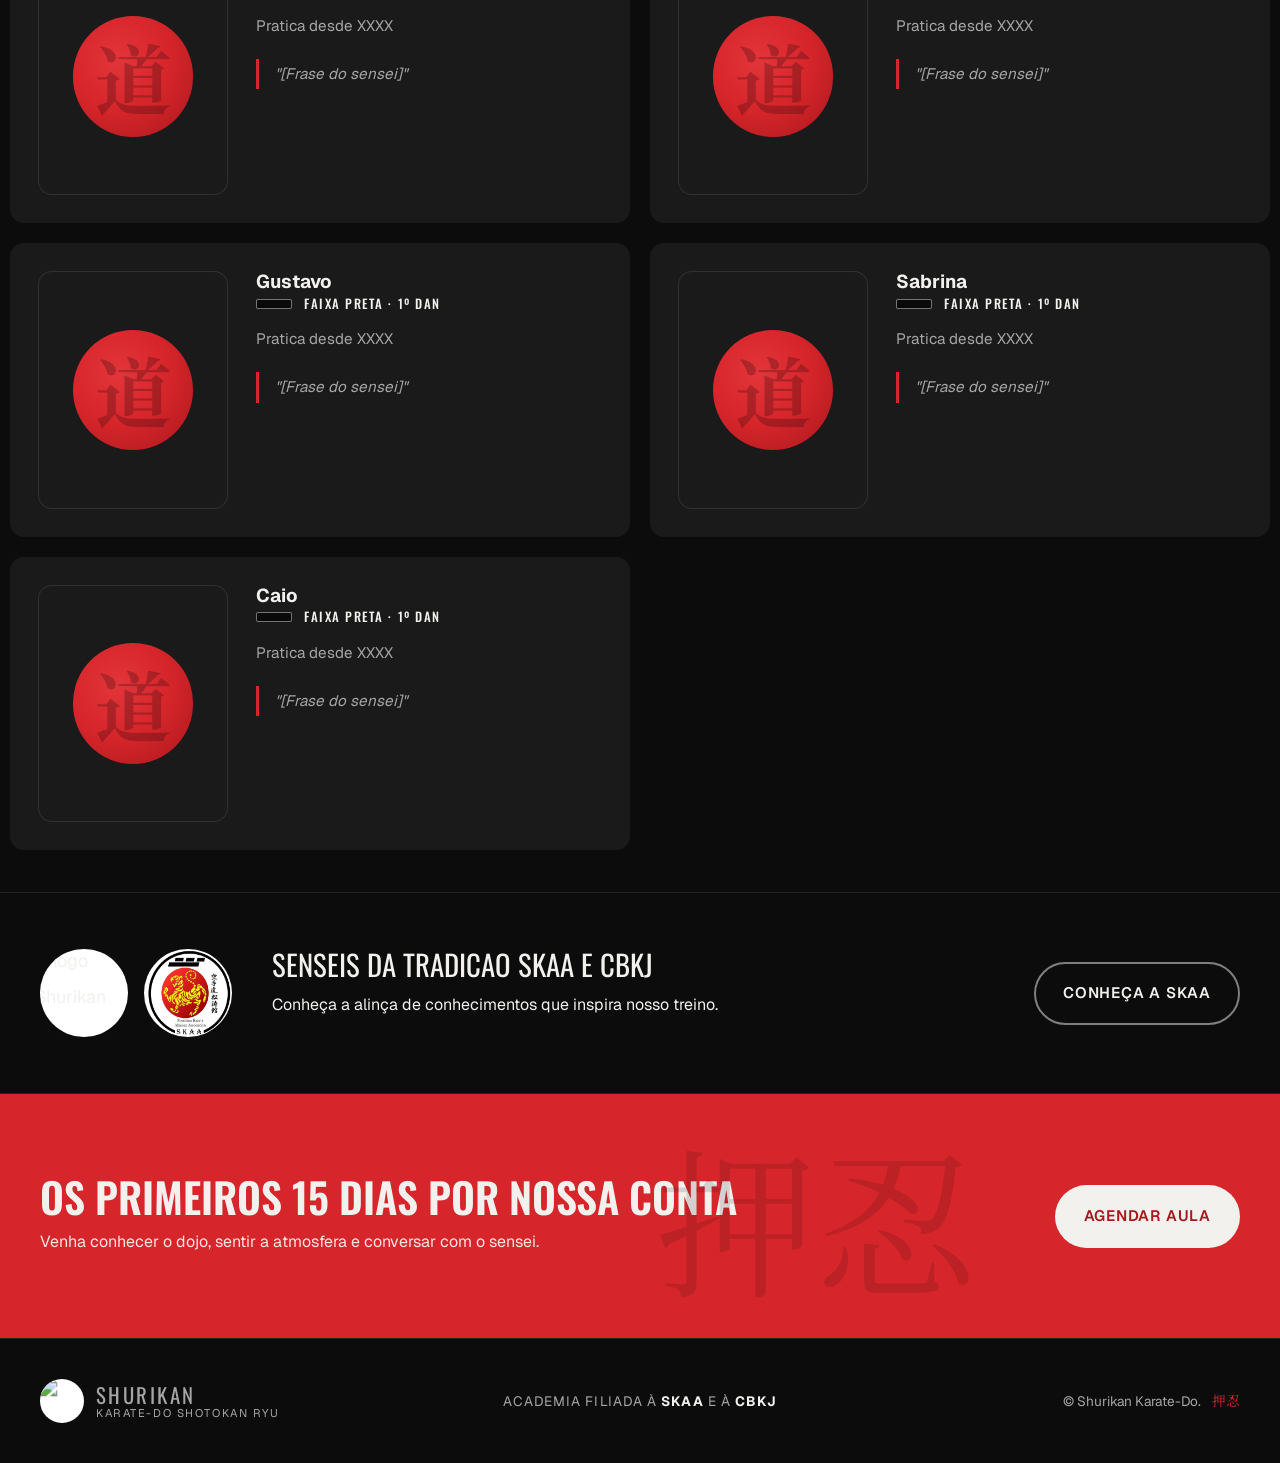
==== commit 6fc22934: "add: pag sensei finalizada" ====
--- a/pages/senseis.html
+++ b/pages/senseis.html
@@ -97,7 +97,7 @@
       </section>
 
       <!---SECÇÃO SENSEI PRINCIPAL-->
-      <section class="section section--ink">
+      <section class="section section--ink" id="senseis">
         <div class="container sensei-main">
           <div class="reveal is_visible" style="transition-delay: 0ms">
             <div class="photo photo--empty">
@@ -141,115 +141,184 @@
         </div>
       </section>
 
-      <div class="time">
-
-        <article class="membro reveal is-visible" style="transition-delay: 0ms">
-          <div class="photo_pequeno photo--empty">
-            <div class="photo__sun" aria-hidden="true">
-              <span>道</span>
-            </div>
-          </div>
-          <div class="membro_info">
-
-            <div class="header_info">
-              <h3>Laercio</h3>
-              <p class="belt">
-                <i style="background: #0a0a0a"></i>
-                Faixa Preta · 1º Dan
-              </p>
-              <p class="since">Pratica desde XXXX</p>
-            </div>
-
-            <p class="quote_membro">"[Frase do sensei]"</p>
-          </div>
-        </article>
-
-         <article class="membro reveal is-visible" style="transition-delay: 0ms">
-          <div class="photo_pequeno photo--empty">
-            <div class="photo__sun" aria-hidden="true">
-              <span>道</span>
-            </div>
-          </div>
-          <div class="membro_info">
-
-            <div class="header_info">
-              <h3>Vinícios</h3>
-              <p class="belt">
-                <i style="background: #0a0a0a"></i>
-                Faixa Preta · 1º Dan
-              </p>
-              <p class="since">Pratica desde XXXX</p>
-            </div>
-
-            <p class="quote_membro">"[Frase do sensei]"</p>
-          </div>
-        </article>
-
-         <article class="membro reveal is-visible" style="transition-delay: 0ms">
-          <div class="photo_pequeno photo--empty">
-            <div class="photo__sun" aria-hidden="true">
-              <span>道</span>
-            </div>
-          </div>
-          <div class="membro_info">
-
-            <div class="header_info">
-              <h3>Gustavo</h3>
-              <p class="belt">
-                <i style="background: #0a0a0a"></i>
-                Faixa Preta · 1º Dan
-              </p>
-              <p class="since">Pratica desde XXXX</p>
-            </div>
-
-            <p class="quote_membro">"[Frase do sensei]"</p>
-          </div>
-        </article>
-
-         <article class="membro reveal is-visible" style="transition-delay: 0ms">
-          <div class="photo_pequeno photo--empty">
-            <div class="photo__sun" aria-hidden="true">
-              <span>道</span>
-            </div>
-          </div>
-          <div class="membro_info">
-
-            <div class="header_info">
-              <h3>Sabrina</h3>
-              <p class="belt">
-                <i style="background: #0a0a0a"></i>
-                Faixa Preta · 1º Dan
-              </p>
-              <p class="since">Pratica desde XXXX</p>
-            </div>
-
-            <p class="quote_membro">"[Frase do sensei]"</p>
-          </div>
-        </article>
-
-         <article class="membro reveal is-visible" style="transition-delay: 0ms">
-          <div class="photo_pequeno photo--empty">
-            <div class="photo__sun" aria-hidden="true">
-              <span>道</span>
-            </div>
-          </div>
-          <div class="membro_info">
-
-            <div class="header_info">
-              <h3>Caio</h3>
-              <p class="belt">
-                <i style="background: #0a0a0a"></i>
-                Faixa Preta · 1º Dan
-              </p>
-              <p class="since">Pratica desde XXXX</p>
-            </div>
-
-            <p class="quote_membro">"[Frase do sensei]"</p>
-          </div>
-        </article>
-
+      <section class="section_equipe">
+        <div class="time">
+          <article
+            class="membro reveal is-visible"
+            style="transition-delay: 0ms"
+          >
+            <div class="photo_pequeno photo--empty">
+              <div class="photo__sun" aria-hidden="true">
+                <span>道</span>
+              </div>
+            </div>
+            <div class="membro_info">
+              <div class="header_info">
+                <h3>Laercio</h3>
+                <p class="belt">
+                  <i style="background: #0a0a0a"></i>
+                  Faixa Preta · 1º Dan
+                </p>
+                <p class="since">Pratica desde XXXX</p>
+              </div>
+              <p class="quote_membro">"[Frase do sensei]"</p>
+            </div>
+          </article>
+          <article
+            class="membro reveal is-visible"
+            style="transition-delay: 0ms"
+          >
+            <div class="photo_pequeno photo--empty">
+              <div class="photo__sun" aria-hidden="true">
+                <span>道</span>
+              </div>
+            </div>
+            <div class="membro_info">
+              <div class="header_info">
+                <h3>Vinícios</h3>
+                <p class="belt">
+                  <i style="background: #0a0a0a"></i>
+                  Faixa Preta · 1º Dan
+                </p>
+                <p class="since">Pratica desde XXXX</p>
+              </div>
+              <p class="quote_membro">"[Frase do sensei]"</p>
+            </div>
+          </article>
+          <article
+            class="membro reveal is-visible"
+            style="transition-delay: 0ms"
+          >
+            <div class="photo_pequeno photo--empty">
+              <div class="photo__sun" aria-hidden="true">
+                <span>道</span>
+              </div>
+            </div>
+            <div class="membro_info">
+              <div class="header_info">
+                <h3>Gustavo</h3>
+                <p class="belt">
+                  <i style="background: #0a0a0a"></i>
+                  Faixa Preta · 1º Dan
+                </p>
+                <p class="since">Pratica desde XXXX</p>
+              </div>
+              <p class="quote_membro">"[Frase do sensei]"</p>
+            </div>
+          </article>
+          <article
+            class="membro reveal is-visible"
+            style="transition-delay: 0ms"
+          >
+            <div class="photo_pequeno photo--empty">
+              <div class="photo__sun" aria-hidden="true">
+                <span>道</span>
+              </div>
+            </div>
+            <div class="membro_info">
+              <div class="header_info">
+                <h3>Sabrina</h3>
+                <p class="belt">
+                  <i style="background: #0a0a0a"></i>
+                  Faixa Preta · 1º Dan
+                </p>
+                <p class="since">Pratica desde XXXX</p>
+              </div>
+              <p class="quote_membro">"[Frase do sensei]"</p>
+            </div>
+          </article>
+          <article
+            class="membro reveal is-visible"
+            style="transition-delay: 0ms"
+          >
+            <div class="photo_pequeno photo--empty">
+              <div class="photo__sun" aria-hidden="true">
+                <span>道</span>
+              </div>
+            </div>
+            <div class="membro_info">
+              <div class="header_info">
+                <h3>Caio</h3>
+                <p class="belt">
+                  <i style="background: #0a0a0a"></i>
+                  Faixa Preta · 1º Dan
+                </p>
+                <p class="since">Pratica desde XXXX</p>
+              </div>
+              <p class="quote_membro">"[Frase do sensei]"</p>
+            </div>
+          </article>
+        </div>
+      </section>
+
+      <section class="aliance" arial-label="Filiação" id="skaa">
+        <div
+          class="container alliance__inner reveal is-visible"
+          style="transition-delay: 0ms"
+        >
+          <div class="alliance_logos" aria-hidden="true">
+            <span>
+              <img src="../assets/img/logo.png" alt="logo Shurikan"
+            /></span>
+            <span>
+              <img src="../assets/img/logo_Skaa.jpeg" alt="logo Skaa"
+            /></span>
+          </div>
+          <div class="alliance_corpo" aria-hidden="true">
+            <h2>Senseis da tradicao SKAA e CBKJ</h2>
+            <p>Conheça a alinça de conhecimentos que inspira nosso treino.</p>
+          </div>
+          <a href="skaa.html" class="btn btn--ghost">Conheça a SKAA</a>
+        </div>
+      </section>
+
+      <section class="cta" id="dojo">
+        <div
+          class="container cta_inner reveal is-visible"
+          style="transition-delay: 0ms"
+        >
+          <span class="cta_kanji" aria-hidden="true">押忍</span>
+          <div>
+            <h2>Os primeiros 15 dias por nossa conta</h2>
+            <p>
+              Venha conhecer o dojo, sentir a atmosfera e conversar com o sensei.
+            </p>
+          </div>
+          <a
+            class="btn btn--light"
+            data-whatsapp
+            href="https://wa.me/undefined?text=Ol%C3%A1!%20Gostaria%20de%20agendar%20uma%20aula%20experimental%20na%20Shurikan."
+            target="_blank"
+            rel="noopener"
+            >Agendar aula</a
+          >
+        </div>
+      </section>
+    </main>
+
+    <footer class="footer">
+      <div class="container footer__inner">
+        <a href="../index.html#inicio" class="brand">
+          <span class="brand__logo"
+            ><img src="../assets/img/logo.png" alt="" width="44" height="44"
+          /></span>
+          <span class="brand__text"
+            ><strong>Shurikan</strong
+            ><small>Karate-Do Shotokan Ryu</small></span
+          >
+        </a>
+        <p class="footer__affil">
+          Academia filiada à <a href="skaa.html"><strong>SKAA</strong></a> e à
+          <a href="https://cbkj.org/" target="_blank" rel="noopener"
+            ><strong>CBKJ</strong></a
+          >
+        </p>
+        <p class="footer__copy">
+          © <span id="ano"></span> Shurikan Karate-Do.
+          <span class="footer__oss" lang="ja">押忍</span>
+        </p>
       </div>
-    </main>
+    </footer>
     <script src="../js/skaa_script.js"></script>
   </body>
 </html>
--- a/css/senseis_style.css
+++ b/css/senseis_style.css
@@ -177,6 +177,11 @@
   font-size: 15px;
 }
 
+.section_equipe {
+  margin-bottom: 2em;
+  padding: 10px;
+}
+
 .time {
   display: grid;
   grid-template-columns: 1fr 1fr;
@@ -206,7 +211,95 @@
 }
 
 .section_sensei {
-  padding: clamp(2rem, 11vw, 8.5rem) 0;
+  padding: clamp(2rem, 11vw, 1.5rem) 0;
+  position: relative;
+}
+
+.aliance {
+  border-block: 1px solid var(--line);
+  padding: 3.5rem 0;
+}
+
+.alliance__inner {
+  display: flex;
+  align-items: center;
+  gap: 2.5rem;
+}
+
+.alliance_logos {
+  display: flex;
+  gap: 1rem;
+  flex-shrink: 0;
+}
+
+.alliance_logos > span {
+  width: 88px;
+  height: 88px;
+  border-radius: 50%;
+  overflow: hidden;
+  background: #fff;
+}
+
+.alliance_logos span img {
+  width: 100%;
+  height: 100%;
+}
+
+.alliance_logos span:first-child img {
+  transform: scale(1.12);
+}
+
+.alliance_corpo {
+  flex: 1;
+}
+
+.aliance h2 {
+  font-family: var(--font-brand);
+  font-weight: 400;
+  font-size: clamp(1.5rem, 3vw, 1.8rem);
+  text-transform: uppercase;
+  margin-bottom: 0.5rem;
+}
+
+.cta {
+  background: var(--red);
+  padding: clamp(3.5rem, 7vw, 5rem) 0;
+  overflow: hidden;
+}
+
+.cta_inner {
+  position: relative;
+  display: flex;
+  align-items: center;
+  justify-content: space-between;
+  gap: 2rem;
+}
+
+.cta_kanji {
+  position: absolute;
+  right: 22%;
+  top: 50%;
+  transform: translateY(-50%);
+  font-family: var(--font-jp);
+  font-size: 10rem;
+  color: rgba(0, 0, 0, 0.13);
+  pointer-events: none;
+}
+
+.cta h2 {
+  font-family: var(--font-ui);
+  font-weight: 600;
+  font-size: clamp(1.8rem, 4vw, 2.6rem);
+  text-transform: uppercase;
+  margin-bottom: 0.4rem;
+}
+
+.cta p {
+  margin: 0;
+  color: rgba(255, 255, 255, 0.88);
+}
+
+.cta .btn {
   position: relative;
 }
 
@@ -235,6 +328,16 @@
   .sensei-main {
     grid-template-columns: 1fr;
     gap: 1.75rem;
+  }
+
+  .alliance__inner {
+    flex-direction: column;
+    text-align: center;
+    gap: 1.5rem;
+  }
+
+  .aliance .btn {
+    width: 100%;
   }
 }
 
@@ -258,4 +361,14 @@
     grid-column: 1 / -1;
     margin-top: 0.25rem;
   }
-}
+
+  .cta_inner {
+    flex-direction: column;
+    align-items: flex-start;
+  }
+
+  .cta_kanji {
+    right: -10px;
+    font-size: 7rem;
+  }
+}
